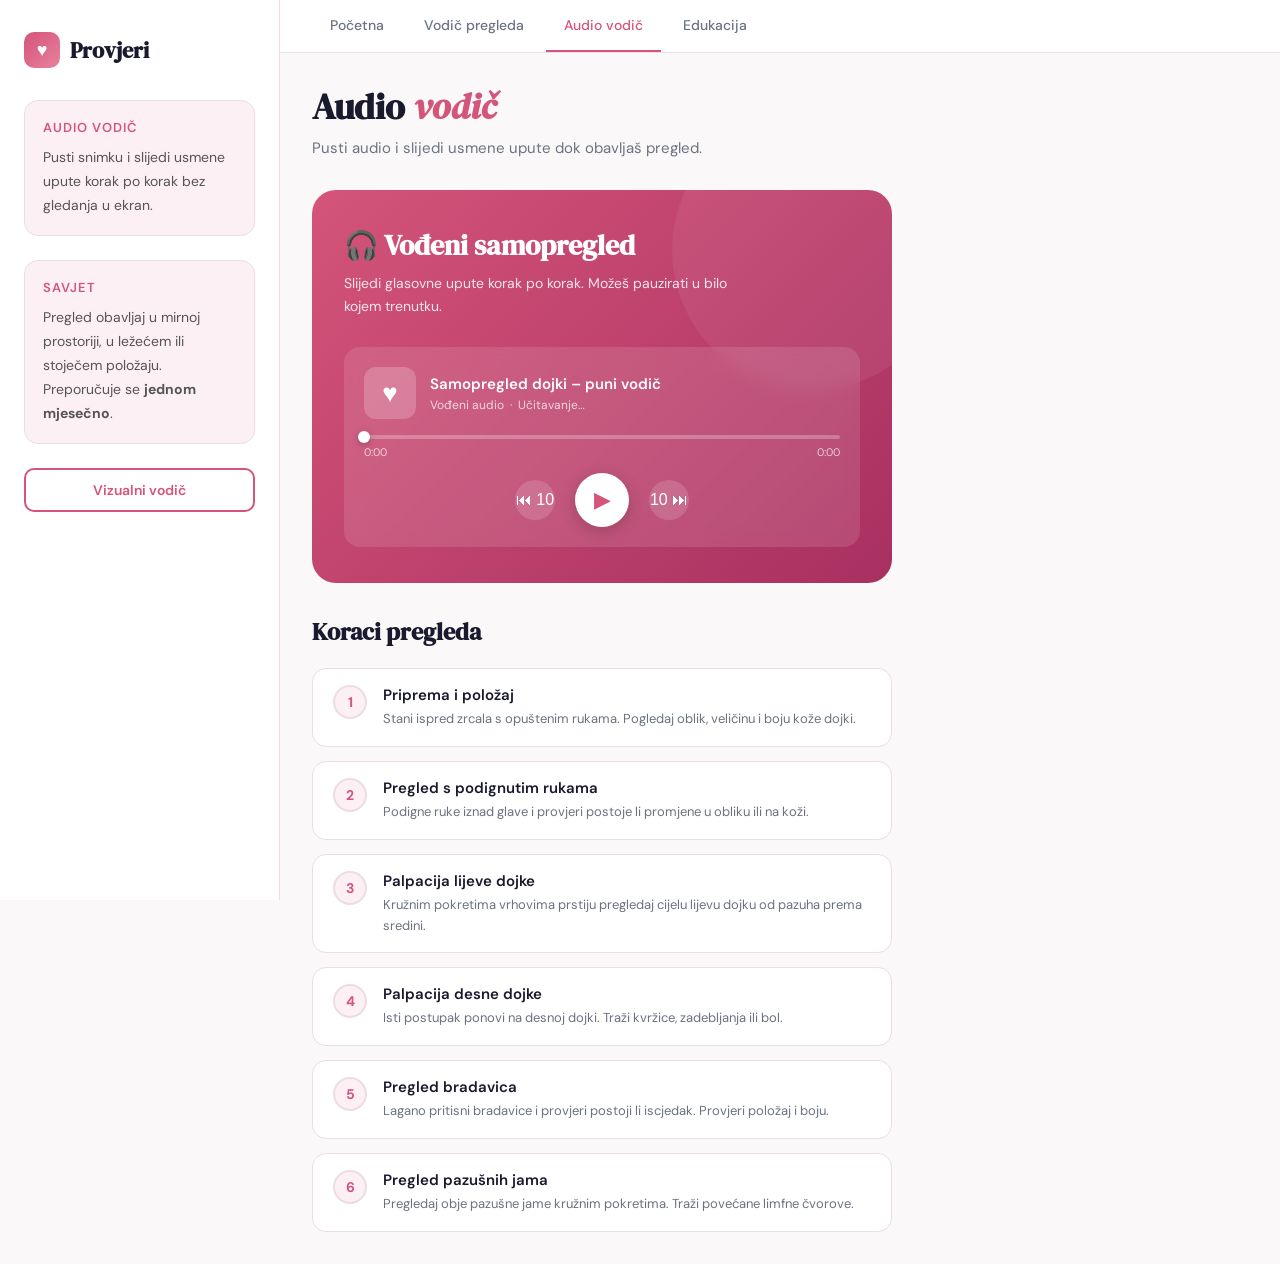
==== audio.html @ 8644f9f8 "Add files via upload" ====
<!DOCTYPE html>
<html lang="hr">
<head>
<meta charset="UTF-8" />
<meta name="viewport" content="width=device-width, initial-scale=1.0" />
<title>Provjeri – Audio vodič</title>
<link rel="stylesheet" href="style.css" />
<style>
/* ── AUDIO PLAYER ── */
.audio-hero {
  background: linear-gradient(135deg, var(--pink) 0%, #a83060 100%);
  border-radius: 24px;
  padding: 36px 32px;
  color: white;
  max-width: 580px;
  margin-bottom: 32px;
  position: relative;
  overflow: hidden;
}
.audio-hero::before {
  content: '';
  position: absolute;
  width: 280px;
  height: 280px;
  border-radius: 50%;
  background: rgba(255,255,255,0.06);
  top: -80px;
  right: -60px;
}
.audio-hero h2 {
  font-family: 'DM Serif Display', serif;
  font-size: 28px;
  margin-bottom: 8px;
  position: relative;
}
.audio-hero p {
  font-size: 14px;
  opacity: 0.85;
  line-height: 1.7;
  margin-bottom: 28px;
  max-width: 400px;
  position: relative;
}

/* ── CUSTOM PLAYER ── */
.player {
  background: rgba(255,255,255,0.12);
  border-radius: 16px;
  padding: 20px;
  backdrop-filter: blur(8px);
  position: relative;
}

.player-info {
  display: flex;
  align-items: center;
  gap: 14px;
  margin-bottom: 16px;
}
.player-thumb {
  width: 52px;
  height: 52px;
  border-radius: 12px;
  background: rgba(255,255,255,0.2);
  display: flex;
  align-items: center;
  justify-content: center;
  font-size: 26px;
  flex-shrink: 0;
}
.player-title {
  font-weight: 600;
  font-size: 15px;
  margin-bottom: 3px;
}
.player-subtitle {
  font-size: 12px;
  opacity: 0.75;
}

/* Progress bar */
.progress-wrap {
  margin-bottom: 14px;
}
.progress-bar {
  height: 4px;
  background: rgba(255,255,255,0.25);
  border-radius: 99px;
  cursor: pointer;
  position: relative;
  margin-bottom: 6px;
}
.progress-fill {
  height: 100%;
  background: white;
  border-radius: 99px;
  width: 0%;
  transition: width .1s linear;
  position: relative;
}
.progress-fill::after {
  content: '';
  position: absolute;
  right: -6px;
  top: 50%;
  transform: translateY(-50%);
  width: 12px;
  height: 12px;
  background: white;
  border-radius: 50%;
  box-shadow: 0 2px 6px rgba(0,0,0,0.25);
}
.progress-times {
  display: flex;
  justify-content: space-between;
  font-size: 11px;
  opacity: 0.7;
}

/* Controls */
.controls {
  display: flex;
  align-items: center;
  justify-content: center;
  gap: 20px;
}
.ctrl-btn {
  width: 40px;
  height: 40px;
  border: none;
  background: rgba(255,255,255,0.15);
  border-radius: 50%;
  color: white;
  font-size: 16px;
  cursor: pointer;
  display: flex;
  align-items: center;
  justify-content: center;
  transition: background .15s;
}
.ctrl-btn:hover { background: rgba(255,255,255,0.28); }
.ctrl-btn.play-btn {
  width: 54px;
  height: 54px;
  font-size: 22px;
  background: white;
  color: var(--pink);
  box-shadow: 0 4px 16px rgba(0,0,0,0.18);
}
.ctrl-btn.play-btn:hover { background: #f9f9f9; }

/* NATIVE AUDIO (hidden) */
#audioEl { display: none; }

/* ── INSTRUCTIONS FILE BOX ── */
.file-instructions {
  background: #fffbf0;
  border: 2px dashed #f0c060;
  border-radius: 16px;
  padding: 24px;
  max-width: 580px;
  margin-bottom: 32px;
}
.file-instructions h3 {
  font-family: 'DM Serif Display', serif;
  font-size: 20px;
  margin-bottom: 8px;
  color: #7a5000;
}
.file-instructions p {
  font-size: 14px;
  color: #7a5000;
  line-height: 1.75;
  margin-bottom: 10px;
}
.file-instructions code {
  background: #fef3cd;
  border-radius: 6px;
  padding: 2px 8px;
  font-family: monospace;
  font-size: 14px;
  font-weight: 600;
  color: #7a5000;
}

/* ── STEPS LIST ── */
.steps-section h2 {
  font-family: 'DM Serif Display', serif;
  font-size: 24px;
  margin-bottom: 20px;
}
.steps-list {
  display: flex;
  flex-direction: column;
  gap: 14px;
  max-width: 580px;
}
.step-item {
  background: var(--white);
  border: 1px solid var(--border);
  border-radius: 14px;
  padding: 16px 20px;
  display: flex;
  gap: 16px;
  align-items: flex-start;
  transition: border-color .2s, box-shadow .2s;
}
.step-item.active-step {
  border-color: var(--pink);
  box-shadow: 0 4px 16px rgba(212,84,122,0.12);
}
.step-num {
  width: 34px;
  height: 34px;
  border-radius: 50%;
  background: var(--pinkLight);
  color: var(--pink);
  font-weight: 700;
  font-size: 14px;
  display: flex;
  align-items: center;
  justify-content: center;
  flex-shrink: 0;
  border: 2px solid var(--border);
}
.step-item.active-step .step-num {
  background: var(--pink);
  color: white;
  border-color: var(--pink);
}
.step-text h4 {
  font-weight: 600;
  font-size: 15px;
  margin-bottom: 4px;
}
.step-text p {
  font-size: 13px;
  color: var(--gray);
  line-height: 1.6;
}

@media (max-width: 600px) {
  .audio-hero { padding: 24px 20px; }
  .audio-hero h2 { font-size: 22px; }
}
</style>
</head>
<body>

<div class="app">

  <!-- ── SIDEBAR ── -->
  <aside class="sidebar">
    <div class="logo">
      <div class="logo-icon">♥</div>
      <h2>Provjeri</h2>
    </div>

    <div class="card">
      <h3>Audio vodič</h3>
      <p style="font-size:14px; color:#555; line-height:1.7;">
        Pusti snimku i slijedi usmene upute korak po korak bez gledanja u ekran.
      </p>
    </div>

    <div class="card">
      <h3>Savjet</h3>
      <p style="font-size:14px; color:#555; line-height:1.7;">
        Pregled obavljaj u mirnoj prostoriji, u ležećem ili stoječem položaju.
        Preporučuje se <strong>jednom mjesečno</strong>.
      </p>
    </div>

    <a href="vodic.html" class="btn btn-outline">Vizualni vodič</a>
  </aside>

  <!-- ── CONTENT ── -->
  <main class="content">
    <div class="topbar">
      <nav class="nav">
        <a href="index.html">Početna</a>
        <a href="vodic.html">Vodič pregleda</a>
        <a href="audio.html" class="active">Audio vodič</a>
        <a href="edukacija.html">Edukacija</a>
      </nav>
    </div>

    <div class="main">
      <div class="hero">
        <h1>Audio <span>vodič</span></h1>
        <p>Pusti audio i slijedi usmene upute dok obavljaš pregled.</p>
      </div>

      

      <!-- ── AUDIO PLAYER ── -->
      <audio id="audioEl" src="vodic-audio.mp3" preload="metadata"></audio>

      <div class="audio-hero">
        <h2>🎧 Vođeni samopregled</h2>
        <p>Slijedi glasovne upute korak po korak. Možeš pauzirati u bilo kojem trenutku.</p>

        <div class="player">
          <div class="player-info">
            <div class="player-thumb">♥</div>
            <div>
              <div class="player-title">Samopregled dojki – puni vodič</div>
              <div class="player-subtitle">Vođeni audio &nbsp;·&nbsp; <span id="totalDuration">Učitavanje…</span></div>
            </div>
          </div>

          <div class="progress-wrap">
            <div class="progress-bar" id="progressBar" onclick="seekAudio(event)">
              <div class="progress-fill" id="progressFill"></div>
            </div>
            <div class="progress-times">
              <span id="currentTime">0:00</span>
              <span id="totalTime">0:00</span>
            </div>
          </div>

          <div class="controls">
            <button class="ctrl-btn" onclick="skipAudio(-10)" title="Natrag 10s">⏮ 10</button>
            <button class="ctrl-btn play-btn" id="playBtn" onclick="togglePlay()">▶</button>
            <button class="ctrl-btn" onclick="skipAudio(10)" title="Naprijed 10s">10 ⏭</button>
          </div>
        </div>
      </div>

      <!-- ── STEP LIST ── -->
      <div class="steps-section">
        <h2>Koraci pregleda</h2>
        <div class="steps-list" id="stepsList">

          <div class="step-item" data-start="0">
            <div class="step-num">1</div>
            <div class="step-text">
              <h4>Priprema i položaj</h4>
              <p>Stani ispred zrcala s opuštenim rukama. Pogledaj oblik, veličinu i boju kože dojki.</p>
            </div>
          </div>

          <div class="step-item" data-start="0">
            <div class="step-num">2</div>
            <div class="step-text">
              <h4>Pregled s podignutim rukama</h4>
              <p>Podigne ruke iznad glave i provjeri postoje li promjene u obliku ili na koži.</p>
            </div>
          </div>

          <div class="step-item" data-start="0">
            <div class="step-num">3</div>
            <div class="step-text">
              <h4>Palpacija lijeve dojke</h4>
              <p>Kružnim pokretima vrhovima prstiju pregledaj cijelu lijevu dojku od pazuha prema sredini.</p>
            </div>
          </div>

          <div class="step-item" data-start="0">
            <div class="step-num">4</div>
            <div class="step-text">
              <h4>Palpacija desne dojke</h4>
              <p>Isti postupak ponovi na desnoj dojki. Traži kvržice, zadebljanja ili bol.</p>
            </div>
          </div>

          <div class="step-item" data-start="0">
            <div class="step-num">5</div>
            <div class="step-text">
              <h4>Pregled bradavica</h4>
              <p>Lagano pritisni bradavice i provjeri postoji li iscjedak. Provjeri položaj i boju.</p>
            </div>
          </div>

          <div class="step-item" data-start="0">
            <div class="step-num">6</div>
            <div class="step-text">
              <h4>Pregled pazušnih jama</h4>
              <p>Pregledaj obje pazušne jame kružnim pokretima. Traži povećane limfne čvorove.</p>
            </div>
          </div>

        </div>
      </div>

    </div><!-- /main -->
  </main>
</div>

<!-- ── MOBILE BOTTOM NAV ── -->
<nav class="mobile-nav">
  <a href="index.html"><span class="mn-icon">🏠</span>Početna</a>
  <a href="vodic.html"><span class="mn-icon">🔍</span>Vodič</a>
  <a href="audio.html" class="active"><span class="mn-icon">🎧</span>Audio</a>
  <a href="edukacija.html"><span class="mn-icon">📚</span>Edukacija</a>
</nav>

<script>
const audio = document.getElementById('audioEl');
const playBtn = document.getElementById('playBtn');
const progressFill = document.getElementById('progressFill');
const currentTimeEl = document.getElementById('currentTime');
const totalTimeEl = document.getElementById('totalTime');
const totalDurationEl = document.getElementById('totalDuration');

function fmtTime(s) {
  if (isNaN(s)) return '0:00';
  const m = Math.floor(s / 60);
  const sec = Math.floor(s % 60);
  return `${m}:${sec.toString().padStart(2,'0')}`;
}

audio.addEventListener('loadedmetadata', () => {
  totalTimeEl.textContent = fmtTime(audio.duration);
  totalDurationEl.textContent = fmtTime(audio.duration);
});

audio.addEventListener('timeupdate', () => {
  const pct = audio.duration ? (audio.currentTime / audio.duration) * 100 : 0;
  progressFill.style.width = pct + '%';
  currentTimeEl.textContent = fmtTime(audio.currentTime);
});

audio.addEventListener('ended', () => {
  playBtn.textContent = '▶';
});

function togglePlay() {
  if (audio.paused) {
    audio.play();
    playBtn.textContent = '⏸';
  } else {
    audio.pause();
    playBtn.textContent = '▶';
  }
}

function skipAudio(sec) {
  audio.currentTime = Math.max(0, Math.min(audio.duration || 0, audio.currentTime + sec));
}

function seekAudio(e) {
  const bar = document.getElementById('progressBar');
  const rect = bar.getBoundingClientRect();
  const pct = (e.clientX - rect.left) / rect.width;
  audio.currentTime = pct * (audio.duration || 0);
}

// Note: step highlighting by timestamp requires knowing the audio timestamps.
// Set data-start on each .step-item to the seconds where that step begins.
// Example: data-start="0", data-start="45", data-start="90", etc.
// Once you set the correct timestamps, this code will auto-highlight the active step.
audio.addEventListener('timeupdate', () => {
  const steps = document.querySelectorAll('.step-item');
  const t = audio.currentTime;
  let activeIdx = 0;
  steps.forEach((s, i) => {
    const start = parseFloat(s.dataset.start) || 0;
    if (t >= start) activeIdx = i;
  });
  steps.forEach((s, i) => {
    s.classList.toggle('active-step', i === activeIdx);
  });
});
</script>
</body>
</html>
---- style.css ----
@import url('https://fonts.googleapis.com/css2?family=DM+Serif+Display:ital@0;1&family=DM+Sans:opsz,wght@9..40,300;9..40,400;9..40,500;9..40,600&display=swap');

:root {
  --pink: #d4547a;
  --pinkLight: #fdf0f4;
  --pinkMid: #e8829e;
  --dark: #1a1a2e;
  --gray: #6b7280;
  --bg: #faf8f9;
  --green: #2d7a5f;
  --orange: #c87941;
  --red: #b83c4a;
  --white: #ffffff;
  --border: #ecdde3;
  --shadow: 0 4px 24px rgba(212,84,122,0.10);
}

* { margin: 0; padding: 0; box-sizing: border-box; }

body {
  font-family: 'DM Sans', sans-serif;
  background: var(--bg);
  color: var(--dark);
  min-height: 100vh;
}

/* ── LAYOUT ── */
.app {
  display: flex;
  min-height: 100vh;
}

/* ── SIDEBAR ── */
.sidebar {
  width: 280px;
  flex-shrink: 0;
  background: var(--white);
  border-right: 1px solid var(--border);
  padding: 32px 24px;
  display: flex;
  flex-direction: column;
  gap: 24px;
  position: sticky;
  top: 0;
  height: 100vh;
  overflow-y: auto;
}

.logo {
  display: flex;
  align-items: center;
  gap: 10px;
  margin-bottom: 8px;
}
.logo-icon {
  width: 36px;
  height: 36px;
  background: linear-gradient(135deg, var(--pink), var(--pinkMid));
  border-radius: 10px;
  display: flex;
  align-items: center;
  justify-content: center;
  color: white;
  font-size: 18px;
}
.logo h2 {
  font-family: 'DM Serif Display', serif;
  font-size: 22px;
  color: var(--dark);
}

.card {
  background: var(--pinkLight);
  border: 1px solid var(--border);
  border-radius: 14px;
  padding: 18px;
  display: flex;
  flex-direction: column;
  gap: 10px;
}
.card h3 {
  font-size: 13px;
  font-weight: 600;
  text-transform: uppercase;
  letter-spacing: 0.08em;
  color: var(--pink);
}

.btn {
  display: inline-block;
  padding: 11px 20px;
  background: linear-gradient(135deg, var(--pink), var(--pinkMid));
  color: white;
  border: none;
  border-radius: 10px;
  font-family: 'DM Sans', sans-serif;
  font-size: 14px;
  font-weight: 600;
  cursor: pointer;
  transition: opacity .2s, transform .1s;
  text-align: center;
  text-decoration: none;
}
.btn:hover { opacity: .88; transform: translateY(-1px); }
.btn:active { transform: translateY(0); }

.btn-outline {
  background: transparent;
  border: 2px solid var(--pink);
  color: var(--pink);
}
.btn-outline:hover { background: var(--pinkLight); }

.close-btn {
  background: #f1f1f5;
  color: var(--dark);
  margin-top: 8px;
}
.close-btn:hover { opacity: .75; transform: none; }

/* ── CONTENT ── */
.content {
  flex: 1;
  display: flex;
  flex-direction: column;
  overflow: hidden;
}

/* ── TOPBAR / NAV ── */
.topbar {
  background: var(--white);
  border-bottom: 1px solid var(--border);
  padding: 0 32px;
  position: sticky;
  top: 0;
  z-index: 100;
}
.nav {
  display: flex;
  gap: 4px;
  overflow-x: auto;
}
.nav a {
  display: inline-block;
  padding: 16px 18px;
  color: var(--gray);
  text-decoration: none;
  font-size: 14px;
  font-weight: 500;
  border-bottom: 2px solid transparent;
  transition: color .2s, border-color .2s;
  white-space: nowrap;
}
.nav a:hover { color: var(--pink); }
.nav a.active { color: var(--pink); border-bottom-color: var(--pink); }

/* ── MAIN ── */
.main {
  padding: 32px;
  overflow-y: auto;
  flex: 1;
}

/* ── HERO ── */
.hero {
  margin-bottom: 28px;
}
.hero h1 {
  font-family: 'DM Serif Display', serif;
  font-size: 36px;
  line-height: 1.2;
  margin-bottom: 8px;
}
.hero h1 span { color: var(--pink); font-style: italic; }
.hero p { color: var(--gray); font-size: 15px; max-width: 560px; line-height: 1.7; }

/* ── MOBILE BOTTOM NAV ── */
.mobile-nav {
  display: none;
  position: fixed;
  bottom: 0;
  left: 0;
  right: 0;
  background: var(--white);
  border-top: 1px solid var(--border);
  padding: 8px 0 12px;
  z-index: 200;
  justify-content: space-around;
}
.mobile-nav a {
  display: flex;
  flex-direction: column;
  align-items: center;
  gap: 3px;
  color: var(--gray);
  text-decoration: none;
  font-size: 11px;
  font-weight: 500;
  transition: color .2s;
  padding: 4px 8px;
}
.mobile-nav a .mn-icon { font-size: 20px; }
.mobile-nav a.active { color: var(--pink); }

/* ── MODAL ── */
.modal {
  position: fixed;
  inset: 0;
  background: rgba(26,26,46,0.55);
  display: none;
  align-items: center;
  justify-content: center;
  z-index: 9000;
  backdrop-filter: blur(3px);
}
.modal.open { display: flex; }
.modal-box {
  background: var(--white);
  padding: 28px 28px 22px;
  max-width: 440px;
  width: 92%;
  border-radius: 18px;
  box-shadow: 0 20px 60px rgba(0,0,0,0.18);
  display: flex;
  flex-direction: column;
  gap: 10px;
}
.modal-box h2 {
  font-family: 'DM Serif Display', serif;
  font-size: 24px;
  color: var(--dark);
  margin-bottom: 4px;
}

/* ── STATUS BOX ── */
.status-box {
  display: none;
  padding: 8px 14px;
  border-radius: 8px;
  font-size: 13px;
  font-weight: 600;
  line-height: 1.6;
}
.status-box.normal  { background: #d4edda; color: #1a5c38; display: block; }
.status-box.warning { background: #fff3cd; color: #7a5000; display: block; }
.status-box.danger  { background: #fde8ea; color: #7a1522; display: block; }

/* ── SELECT ── */
.select {
  width: 100%;
  padding: 11px 14px;
  border: 1.5px solid var(--border);
  border-radius: 10px;
  font-family: 'DM Sans', sans-serif;
  font-size: 15px;
  color: var(--dark);
  background: var(--pinkLight);
  cursor: pointer;
  appearance: none;
  -webkit-appearance: none;
  background-image: url("data:image/svg+xml,%3Csvg xmlns='http://www.w3.org/2000/svg' width='12' height='8' viewBox='0 0 12 8'%3E%3Cpath d='M1 1l5 5 5-5' stroke='%23d4547a' stroke-width='2' fill='none' stroke-linecap='round'/%3E%3C/svg%3E");
  background-repeat: no-repeat;
  background-position: right 14px center;
}
.select:focus { outline: none; border-color: var(--pink); }

/* ── RESPONSIVE ── */
@media (max-width: 768px) {
  .app { flex-direction: column; }
  .sidebar {
    display: none; /* hidden on mobile — use bottom nav */
  }
  .topbar { padding: 0 16px; }
  .main { padding: 20px 16px 80px; } /* bottom padding for mobile nav */
  .hero h1 { font-size: 26px; }
  .mobile-nav { display: flex; }
}
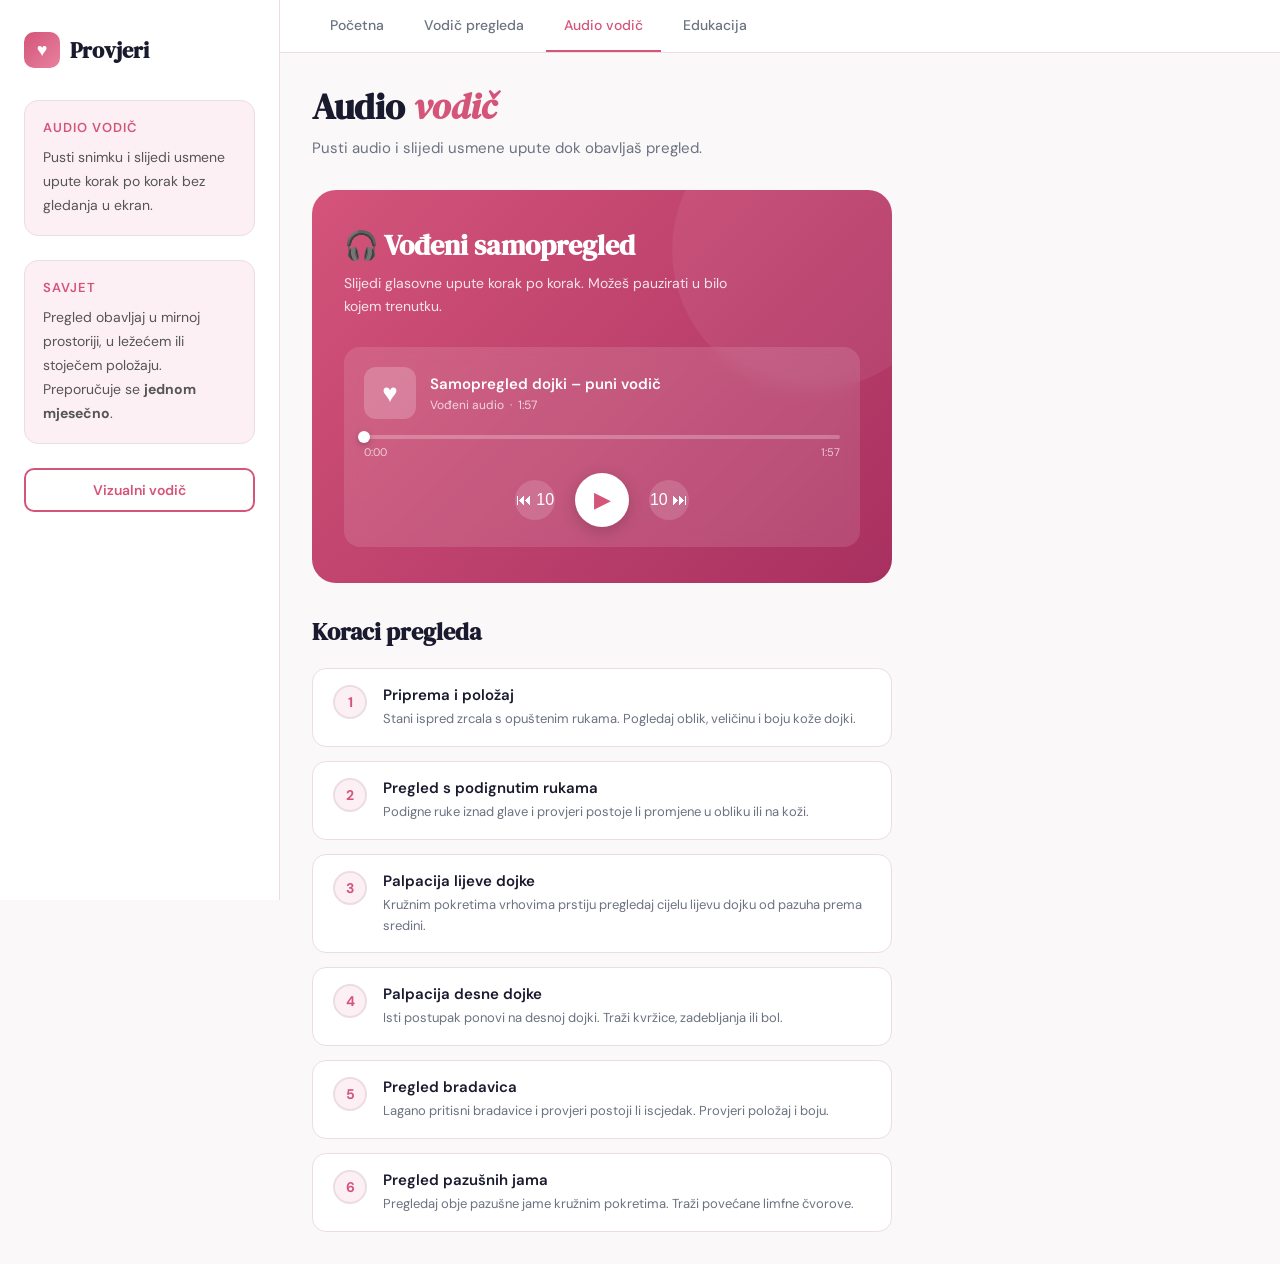
==== commit 7d8afa51: "Update audio.html" ====
--- a/audio.html
+++ b/audio.html
@@ -464,4 +464,4 @@
 });
 </script>
 </body>
-</html>+</html>
